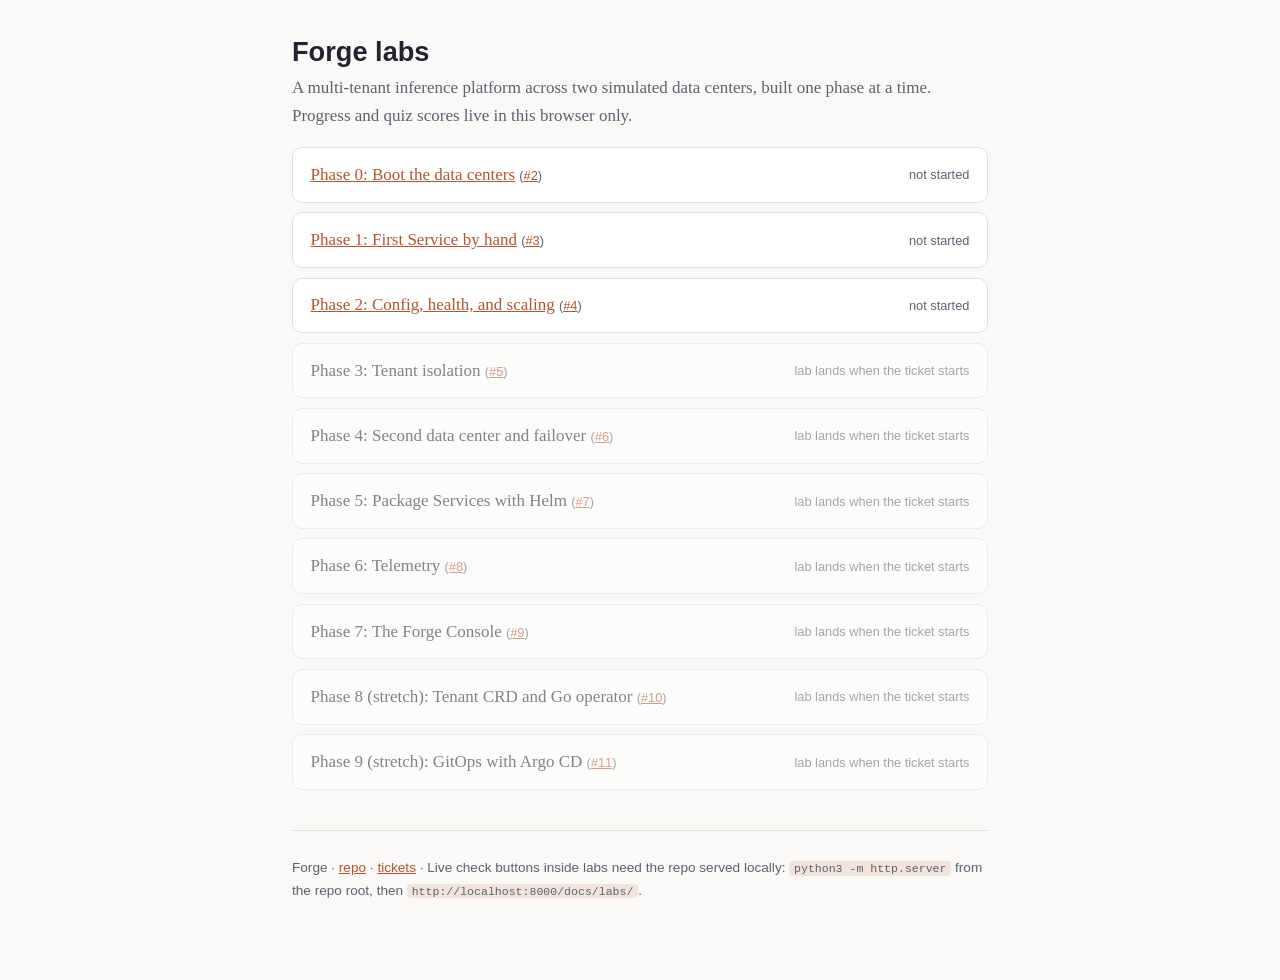
==== docs/labs/index.html @ f88e018b "Convert labs to interactive HTML on GitHub Pages (ADR-0008) Labs become HTML pages sharing one style" ====
<!doctype html>
<html lang="en">
<head>
<meta charset="utf-8">
<meta name="viewport" content="width=device-width, initial-scale=1">
<title>Forge labs</title>
<link rel="stylesheet" href="assets/lab.css">
</head>
<body data-lab="dashboard">
<main>
<h1>Forge labs</h1>
<p class="lede">A multi-tenant inference platform across two simulated data centers, built one phase at a time. Progress and quiz scores live in this browser only.</p>
<div id="labs"></div>
<footer>
<p>Forge · <a href="https://github.com/jimmie-potts/kubernetes-practice">repo</a> · <a href="https://github.com/jimmie-potts/kubernetes-practice/issues">tickets</a> · Live check buttons inside labs need the repo served locally: <code>python3 -m http.server</code> from the repo root, then <code>http://localhost:8000/docs/labs/</code>.</p>
</footer>
</main>
<script>
(function () {
  'use strict';
  var labs = [
    { id: 'phase-0', title: 'Phase 0: Boot the data centers', href: 'phase-0-boot-the-data-centers.html', ticket: 2 },
    { id: 'phase-1', title: 'Phase 1: First Service by hand', href: 'phase-1-first-service-by-hand.html', ticket: 3 },
    { id: 'phase-2', title: 'Phase 2: Config, health, and scaling', href: 'phase-2-config-health-scaling.html', ticket: 4 },
    { id: 'phase-3', title: 'Phase 3: Tenant isolation', ticket: 5 },
    { id: 'phase-4', title: 'Phase 4: Second data center and failover', ticket: 6 },
    { id: 'phase-5', title: 'Phase 5: Package Services with Helm', ticket: 7 },
    { id: 'phase-6', title: 'Phase 6: Telemetry', ticket: 8 },
    { id: 'phase-7', title: 'Phase 7: The Forge Console', ticket: 9 },
    { id: 'phase-8', title: 'Phase 8 (stretch): Tenant CRD and Go operator', ticket: 10 },
    { id: 'phase-9', title: 'Phase 9 (stretch): GitOps with Argo CD', ticket: 11 },
  ];
  function read(id, k) {
    try { return JSON.parse(localStorage.getItem('forge-labs/' + id + '/' + k)); }
    catch (e) { return null; }
  }
  var root = document.getElementById('labs');
  labs.forEach(function (lab) {
    var card = document.createElement('div');
    card.className = 'lab-card' + (lab.href ? '' : ' pending');
    var left = document.createElement('div');
    var name = lab.href
      ? '<a href="' + lab.href + '">' + lab.title + '</a>'
      : lab.title;
    left.innerHTML = name + ' <span class="meta">(<a href="https://github.com/jimmie-potts/kubernetes-practice/issues/' + lab.ticket + '">#' + lab.ticket + '</a>)</span>';
    var right = document.createElement('div');
    right.className = 'meta';
    if (!lab.href) {
      right.textContent = 'lab lands when the ticket starts';
    } else {
      var p = read(lab.id, 'progress');
      var q = read(lab.id, 'quiz');
      var pct = p && p.total ? Math.round(100 * p.done / p.total) : 0;
      right.innerHTML = (p ? p.done + '/' + p.total + ' steps' : 'not started')
        + (q && q.answered ? ' · quiz ' + q.right + '/' + q.total : '')
        + ' <span class="bar"><i style="width:' + pct + '%"></i></span>';
    }
    card.appendChild(left); card.appendChild(right);
    root.appendChild(card);
  });
})();
</script>
</body>
</html>
---- docs/labs/assets/lab.css ----
/* Forge lab pages: shared styles. Light theme by default, dark via media query. */
:root {
  --bg: #faf9f7; --panel: #ffffff; --ink: #1f2430; --muted: #5b6272;
  --accent: #b4552d; --accent-soft: #f4e3da; --ok: #2e7d4f; --warn: #b07a1e;
  --bad: #b3382f; --line: #e3e0da; --code-bg: #23272e; --code-ink: #e8eaed;
}
@media (prefers-color-scheme: dark) {
  :root {
    --bg: #16181d; --panel: #1e2128; --ink: #e6e6e3; --muted: #9aa1af;
    --accent: #e08a5c; --accent-soft: #3a2a20; --ok: #6fbf8f; --warn: #d9a94a;
    --bad: #e07a6f; --line: #2c303a; --code-bg: #111318; --code-ink: #dfe3e8;
  }
}
* { box-sizing: border-box; }
body {
  margin: 0; background: var(--bg); color: var(--ink);
  font: 17px/1.65 Georgia, 'Times New Roman', serif;
}
main { max-width: 46rem; margin: 0 auto; padding: 1rem 1.25rem 4rem; }
h1, h2, h3 { font-family: 'Helvetica Neue', Arial, sans-serif; line-height: 1.25; }
h1 { font-size: 1.7rem; margin: 1.2rem 0 0.3rem; }
h2 { font-size: 1.25rem; margin: 0; }
a { color: var(--accent); }
.lede { color: var(--muted); margin-top: 0.25rem; }
.chips { display: flex; gap: 0.6rem; align-items: center; flex-wrap: wrap; margin: 0.8rem 0 1.6rem; font-family: Arial, sans-serif; font-size: 0.8rem; }
.chip { background: var(--accent-soft); color: var(--ink); border-radius: 999px; padding: 0.15rem 0.7rem; }
nav.crumbs { font-family: Arial, sans-serif; font-size: 0.85rem; margin-top: 1rem; }
section.step {
  background: var(--panel); border: 1px solid var(--line); border-radius: 10px;
  padding: 1rem 1.25rem; margin: 1.1rem 0;
}
section.step.done { border-color: var(--ok); }
section.step.done > h2 { color: var(--ok); }
section.step > h2 { display: flex; align-items: center; gap: 0.55rem; }
input.step-done { width: 1.05rem; height: 1.05rem; accent-color: var(--ok); }
pre {
  position: relative; background: var(--code-bg); color: var(--code-ink);
  border-radius: 8px; padding: 0.85rem 1rem; overflow-x: auto;
  font-size: 0.86rem; line-height: 1.5;
}
code { font-family: 'SF Mono', Consolas, Menlo, monospace; }
p code, li code, td code { background: var(--accent-soft); padding: 0.05rem 0.3rem; border-radius: 4px; font-size: 0.85em; }
button.copy {
  position: absolute; top: 0.4rem; right: 0.4rem; font: 0.72rem Arial, sans-serif;
  background: transparent; color: var(--code-ink); border: 1px solid #555b66;
  border-radius: 5px; padding: 0.1rem 0.5rem; cursor: pointer; opacity: 0.7;
}
button.copy:hover { opacity: 1; }
details { border-left: 3px solid var(--line); padding: 0.2rem 0.9rem; margin: 0.7rem 0; }
details > summary { cursor: pointer; font-family: Arial, sans-serif; font-size: 0.86rem; color: var(--muted); }
details.expected { border-left-color: var(--accent); }
details.aside { border-left-color: var(--warn); }
details[open] > summary { margin-bottom: 0.4rem; }
table { border-collapse: collapse; width: 100%; font-size: 0.9rem; margin: 0.8rem 0; display: block; overflow-x: auto; }
th, td { border: 1px solid var(--line); padding: 0.4rem 0.6rem; text-align: left; }
th { font-family: Arial, sans-serif; background: var(--accent-soft); }
button.check {
  font: 0.82rem Arial, sans-serif; background: var(--accent); color: #fff;
  border: 0; border-radius: 6px; padding: 0.3rem 0.8rem; cursor: pointer;
}
.check-result { font: 0.82rem Arial, sans-serif; margin-left: 0.6rem; }
.check-result.ok { color: var(--ok); } .check-result.warn { color: var(--warn); } .check-result.bad { color: var(--bad); }
figure.diagram { margin: 1rem 0; text-align: center; }
figure.diagram svg { max-width: 100%; height: auto; }
figure.diagram figcaption { font: 0.8rem Arial, sans-serif; color: var(--muted); margin-top: 0.3rem; }
.diagram .box { fill: var(--panel); stroke: var(--muted); rx: 6; }
.diagram .box-accent { fill: var(--accent-soft); stroke: var(--accent); rx: 6; }
.diagram text { fill: var(--ink); font: 12px Arial, sans-serif; }
.diagram .small { font-size: 10px; fill: var(--muted); }
.diagram .arrow { stroke: var(--muted); fill: none; marker-end: url(#arr); }
.quiz .q { background: var(--panel); border: 1px solid var(--line); border-radius: 10px; padding: 0.9rem 1.1rem; margin: 0.8rem 0; }
.quiz .q p.question { font-weight: bold; margin: 0 0 0.5rem; }
.quiz label.option { display: block; padding: 0.2rem 0; cursor: pointer; }
.quiz .q.answered label.option[data-correct="true"] { color: var(--ok); font-weight: bold; }
.quiz .q.answered.correct { border-color: var(--ok); }
.quiz .q.answered:not(.correct) { border-color: var(--bad); }
.quiz .explain { color: var(--muted); font-size: 0.92rem; border-top: 1px dashed var(--line); margin-top: 0.5rem; padding-top: 0.5rem; }
footer { margin-top: 2.5rem; border-top: 1px solid var(--line); padding-top: 0.8rem; font-family: Arial, sans-serif; font-size: 0.85rem; color: var(--muted); }
/* dashboard */
.lab-card { display: flex; justify-content: space-between; align-items: center; gap: 1rem; background: var(--panel); border: 1px solid var(--line); border-radius: 10px; padding: 0.8rem 1.1rem; margin: 0.6rem 0; }
.lab-card .meta { font: 0.8rem Arial, sans-serif; color: var(--muted); white-space: nowrap; }
.bar { height: 6px; background: var(--line); border-radius: 3px; overflow: hidden; min-width: 8rem; }
.bar > i { display: block; height: 100%; background: var(--ok); }
.lab-card.pending { opacity: 0.55; }
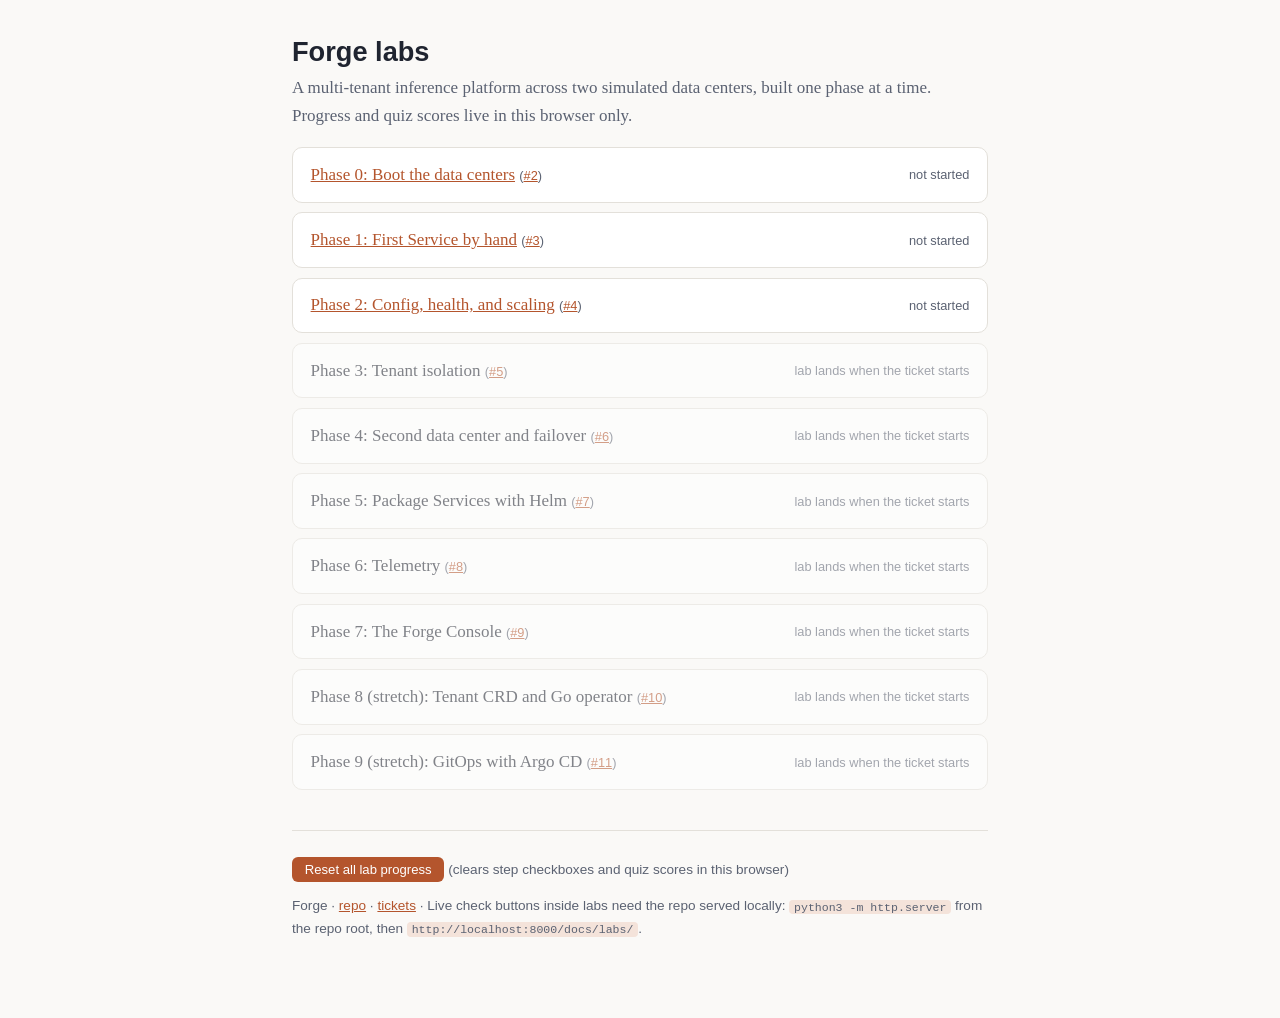
==== commit 6801487c: "Prepare for a fresh restart through the interactive labs Image version is now pinned at build time (" ====
--- a/docs/labs/index.html
+++ b/docs/labs/index.html
@@ -12,6 +12,7 @@
 <p class="lede">A multi-tenant inference platform across two simulated data centers, built one phase at a time. Progress and quiz scores live in this browser only.</p>
 <div id="labs"></div>
 <footer>
+<p><button class="check" id="reset-progress" type="button">Reset all lab progress</button> (clears step checkboxes and quiz scores in this browser)</p>
 <p>Forge · <a href="https://github.com/jimmie-potts/kubernetes-practice">repo</a> · <a href="https://github.com/jimmie-potts/kubernetes-practice/issues">tickets</a> · Live check buttons inside labs need the repo served locally: <code>python3 -m http.server</code> from the repo root, then <code>http://localhost:8000/docs/labs/</code>.</p>
 </footer>
 </main>
@@ -58,6 +59,17 @@
     card.appendChild(left); card.appendChild(right);
     root.appendChild(card);
   });
+  var reset = document.getElementById('reset-progress');
+  if (reset) reset.addEventListener('click', function () {
+    if (!confirm('Clear all step progress and quiz scores stored in this browser?')) return;
+    var doomed = [];
+    for (var i = 0; i < localStorage.length; i++) {
+      var k = localStorage.key(i);
+      if (k && k.indexOf('forge-labs/') === 0) doomed.push(k);
+    }
+    doomed.forEach(function (k) { localStorage.removeItem(k); });
+    location.reload();
+  });
 })();
 </script>
 </body>
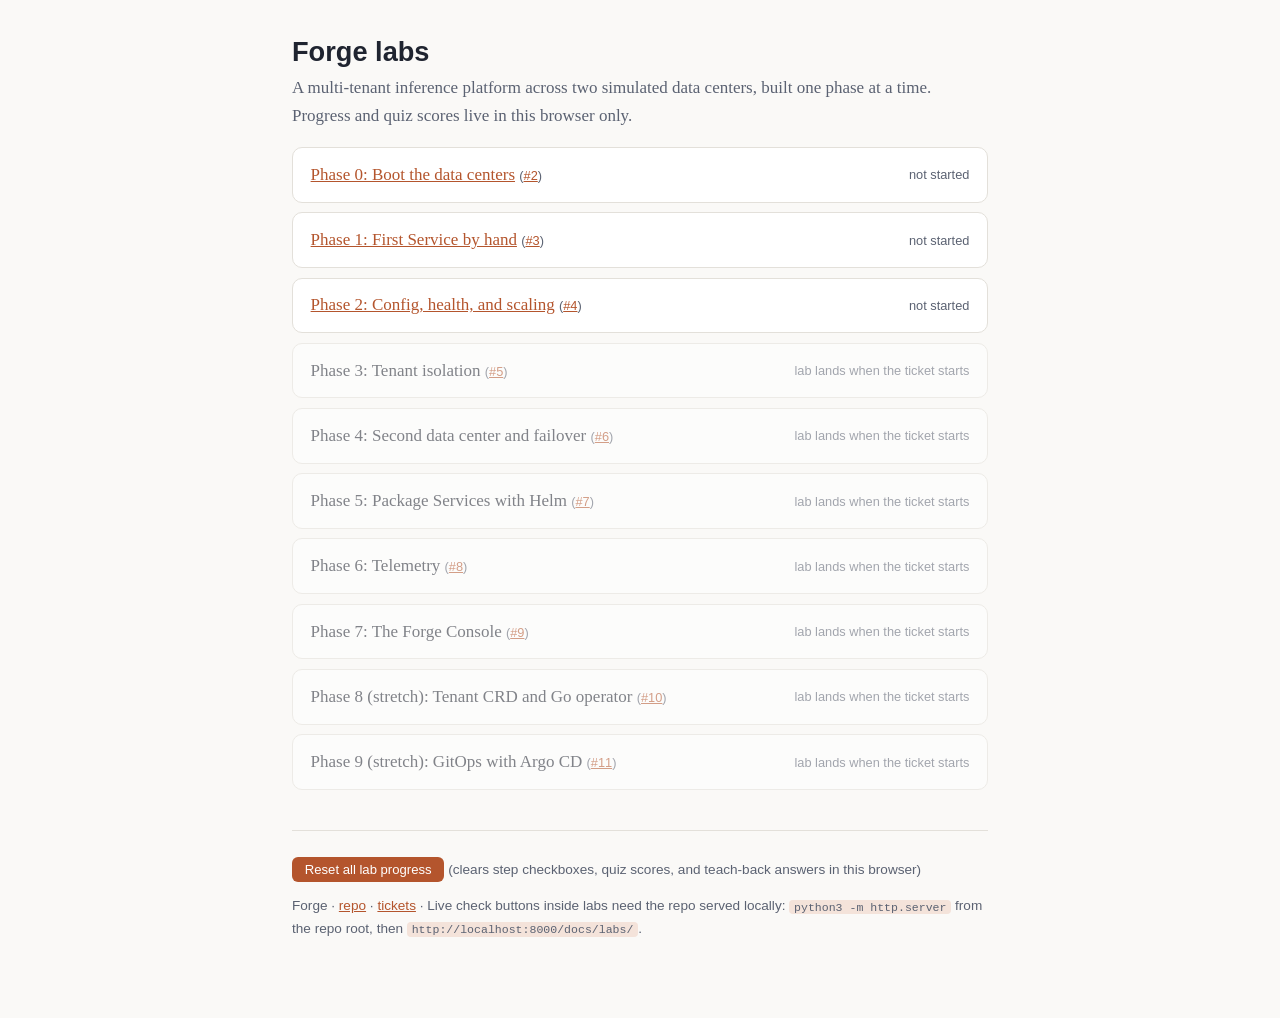
==== commit 7bd0debc: "Add predict prompts, fault drills, faded steps, teach-back, and a command journal to the labs (ADR-0" ====
--- a/docs/labs/index.html
+++ b/docs/labs/index.html
@@ -12,7 +12,7 @@
 <p class="lede">A multi-tenant inference platform across two simulated data centers, built one phase at a time. Progress and quiz scores live in this browser only.</p>
 <div id="labs"></div>
 <footer>
-<p><button class="check" id="reset-progress" type="button">Reset all lab progress</button> (clears step checkboxes and quiz scores in this browser)</p>
+<p><button class="check" id="reset-progress" type="button">Reset all lab progress</button> (clears step checkboxes, quiz scores, and teach-back answers in this browser)</p>
 <p>Forge · <a href="https://github.com/jimmie-potts/kubernetes-practice">repo</a> · <a href="https://github.com/jimmie-potts/kubernetes-practice/issues">tickets</a> · Live check buttons inside labs need the repo served locally: <code>python3 -m http.server</code> from the repo root, then <code>http://localhost:8000/docs/labs/</code>.</p>
 </footer>
 </main>
@@ -51,9 +51,11 @@
     } else {
       var p = read(lab.id, 'progress');
       var q = read(lab.id, 'quiz');
+      var t = read(lab.id, 'teach');
       var pct = p && p.total ? Math.round(100 * p.done / p.total) : 0;
       right.innerHTML = (p ? p.done + '/' + p.total + ' steps' : 'not started')
         + (q && q.answered ? ' · quiz ' + q.right + '/' + q.total : '')
+        + (t && t.written ? ' · taught back ' + t.written + '/' + t.total : '')
         + ' <span class="bar"><i style="width:' + pct + '%"></i></span>';
     }
     card.appendChild(left); card.appendChild(right);
@@ -61,7 +63,7 @@
   });
   var reset = document.getElementById('reset-progress');
   if (reset) reset.addEventListener('click', function () {
-    if (!confirm('Clear all step progress and quiz scores stored in this browser?')) return;
+    if (!confirm('Clear all step progress, quiz scores, and teach-back answers stored in this browser?')) return;
     var doomed = [];
     for (var i = 0; i < localStorage.length; i++) {
       var k = localStorage.key(i);
--- a/docs/labs/assets/lab.css
+++ b/docs/labs/assets/lab.css
@@ -33,6 +33,11 @@
 section.step.done > h2 { color: var(--ok); }
 section.step > h2 { display: flex; align-items: center; gap: 0.55rem; }
 input.step-done { width: 1.05rem; height: 1.05rem; accent-color: var(--ok); }
+label.step-foot {
+  display: flex; align-items: center; gap: 0.5rem; margin-top: 0.9rem; padding-top: 0.6rem;
+  border-top: 1px dashed var(--line); font: 0.86rem Arial, sans-serif; color: var(--muted); cursor: pointer;
+}
+section.step.done > label.step-foot { color: var(--ok); }
 pre {
   position: relative; background: var(--code-bg); color: var(--code-ink);
   border-radius: 8px; padding: 0.85rem 1rem; overflow-x: auto;
@@ -54,7 +59,7 @@
 table { border-collapse: collapse; width: 100%; font-size: 0.9rem; margin: 0.8rem 0; display: block; overflow-x: auto; }
 th, td { border: 1px solid var(--line); padding: 0.4rem 0.6rem; text-align: left; }
 th { font-family: Arial, sans-serif; background: var(--accent-soft); }
-button.check {
+button.check, button.action {
   font: 0.82rem Arial, sans-serif; background: var(--accent); color: #fff;
   border: 0; border-radius: 6px; padding: 0.3rem 0.8rem; cursor: pointer;
 }
@@ -76,6 +81,28 @@
 .quiz .q.answered:not(.correct) { border-color: var(--bad); }
 .quiz .explain { color: var(--muted); font-size: 0.92rem; border-top: 1px dashed var(--line); margin-top: 0.5rem; padding-top: 0.5rem; }
 footer { margin-top: 2.5rem; border-top: 1px solid var(--line); padding-top: 0.8rem; font-family: Arial, sans-serif; font-size: 0.85rem; color: var(--muted); }
+/* learning features (ADR-0009) */
+p.predict {
+  background: var(--accent-soft); border-left: 3px solid var(--warn); border-radius: 6px;
+  padding: 0.5rem 0.8rem; font-family: Arial, sans-serif; font-size: 0.92rem;
+}
+p.predict::before { content: "Predict first: "; font-weight: bold; color: var(--warn); }
+section.step.solo { border-style: dashed; }
+section.step.solo:not(.done) > h2 { color: var(--accent); }
+section.step.drill { border-left: 4px solid var(--warn); }
+details.hint { border-left-color: var(--warn); }
+details.hint > summary { color: var(--warn); }
+details.model { border-left-color: var(--ok); }
+details.model > summary { color: var(--ok); }
+details.model.locked > summary { cursor: not-allowed; opacity: 0.7; }
+p.sources { font: 0.8rem Arial, sans-serif; color: var(--muted); margin: 0.7rem 0 0; }
+.teach-back .tb { background: var(--panel); border: 1px solid var(--line); border-radius: 10px; padding: 0.9rem 1.1rem; margin: 0.8rem 0; }
+.teach-back .tb p.prompt { font-weight: bold; margin: 0 0 0.5rem; }
+.teach-back textarea {
+  display: block; width: 100%; min-height: 6.5rem; font: inherit; font-size: 0.95rem; color: var(--ink);
+  background: var(--bg); border: 1px solid var(--line); border-radius: 6px; padding: 0.5rem 0.7rem; resize: vertical;
+}
+.teach-back .saved { font: 0.75rem Arial, sans-serif; color: var(--muted); min-height: 1rem; margin: 0.25rem 0 0.5rem; }
 /* dashboard */
 .lab-card { display: flex; justify-content: space-between; align-items: center; gap: 1rem; background: var(--panel); border: 1px solid var(--line); border-radius: 10px; padding: 0.8rem 1.1rem; margin: 0.6rem 0; }
 .lab-card .meta { font: 0.8rem Arial, sans-serif; color: var(--muted); white-space: nowrap; }
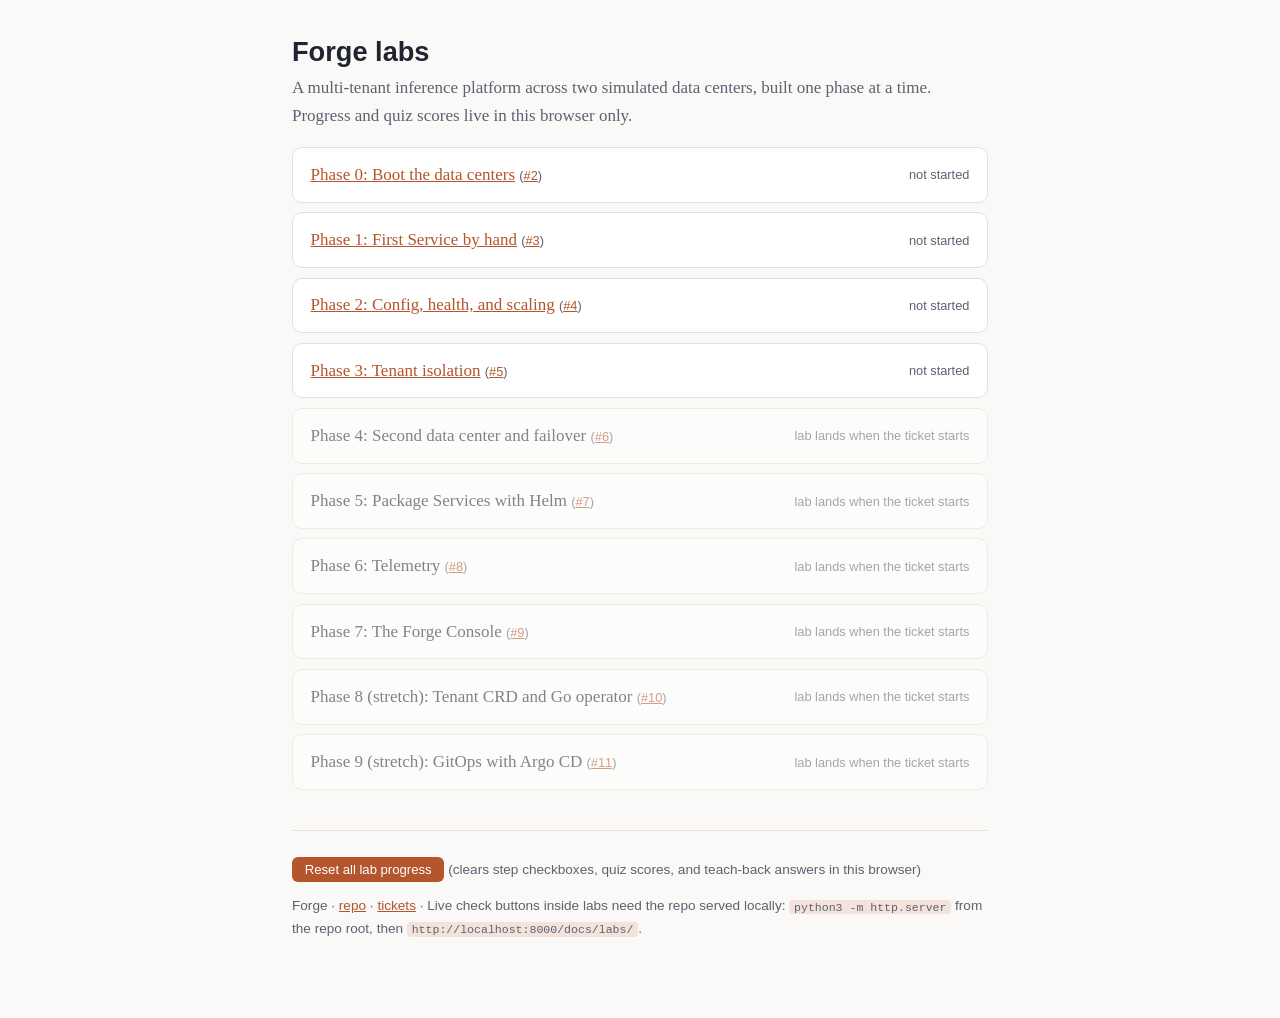
==== commit 3b45bc6d: "Add the phase 3 lab: tenant isolation, with its drill Namespaces, moving chat into tnt-acme past the" ====
--- a/docs/labs/index.html
+++ b/docs/labs/index.html
@@ -23,7 +23,7 @@
     { id: 'phase-0', title: 'Phase 0: Boot the data centers', href: 'phase-0-boot-the-data-centers.html', ticket: 2 },
     { id: 'phase-1', title: 'Phase 1: First Service by hand', href: 'phase-1-first-service-by-hand.html', ticket: 3 },
     { id: 'phase-2', title: 'Phase 2: Config, health, and scaling', href: 'phase-2-config-health-scaling.html', ticket: 4 },
-    { id: 'phase-3', title: 'Phase 3: Tenant isolation', ticket: 5 },
+    { id: 'phase-3', title: 'Phase 3: Tenant isolation', href: 'phase-3-tenant-isolation.html', ticket: 5 },
     { id: 'phase-4', title: 'Phase 4: Second data center and failover', ticket: 6 },
     { id: 'phase-5', title: 'Phase 5: Package Services with Helm', ticket: 7 },
     { id: 'phase-6', title: 'Phase 6: Telemetry', ticket: 8 },
